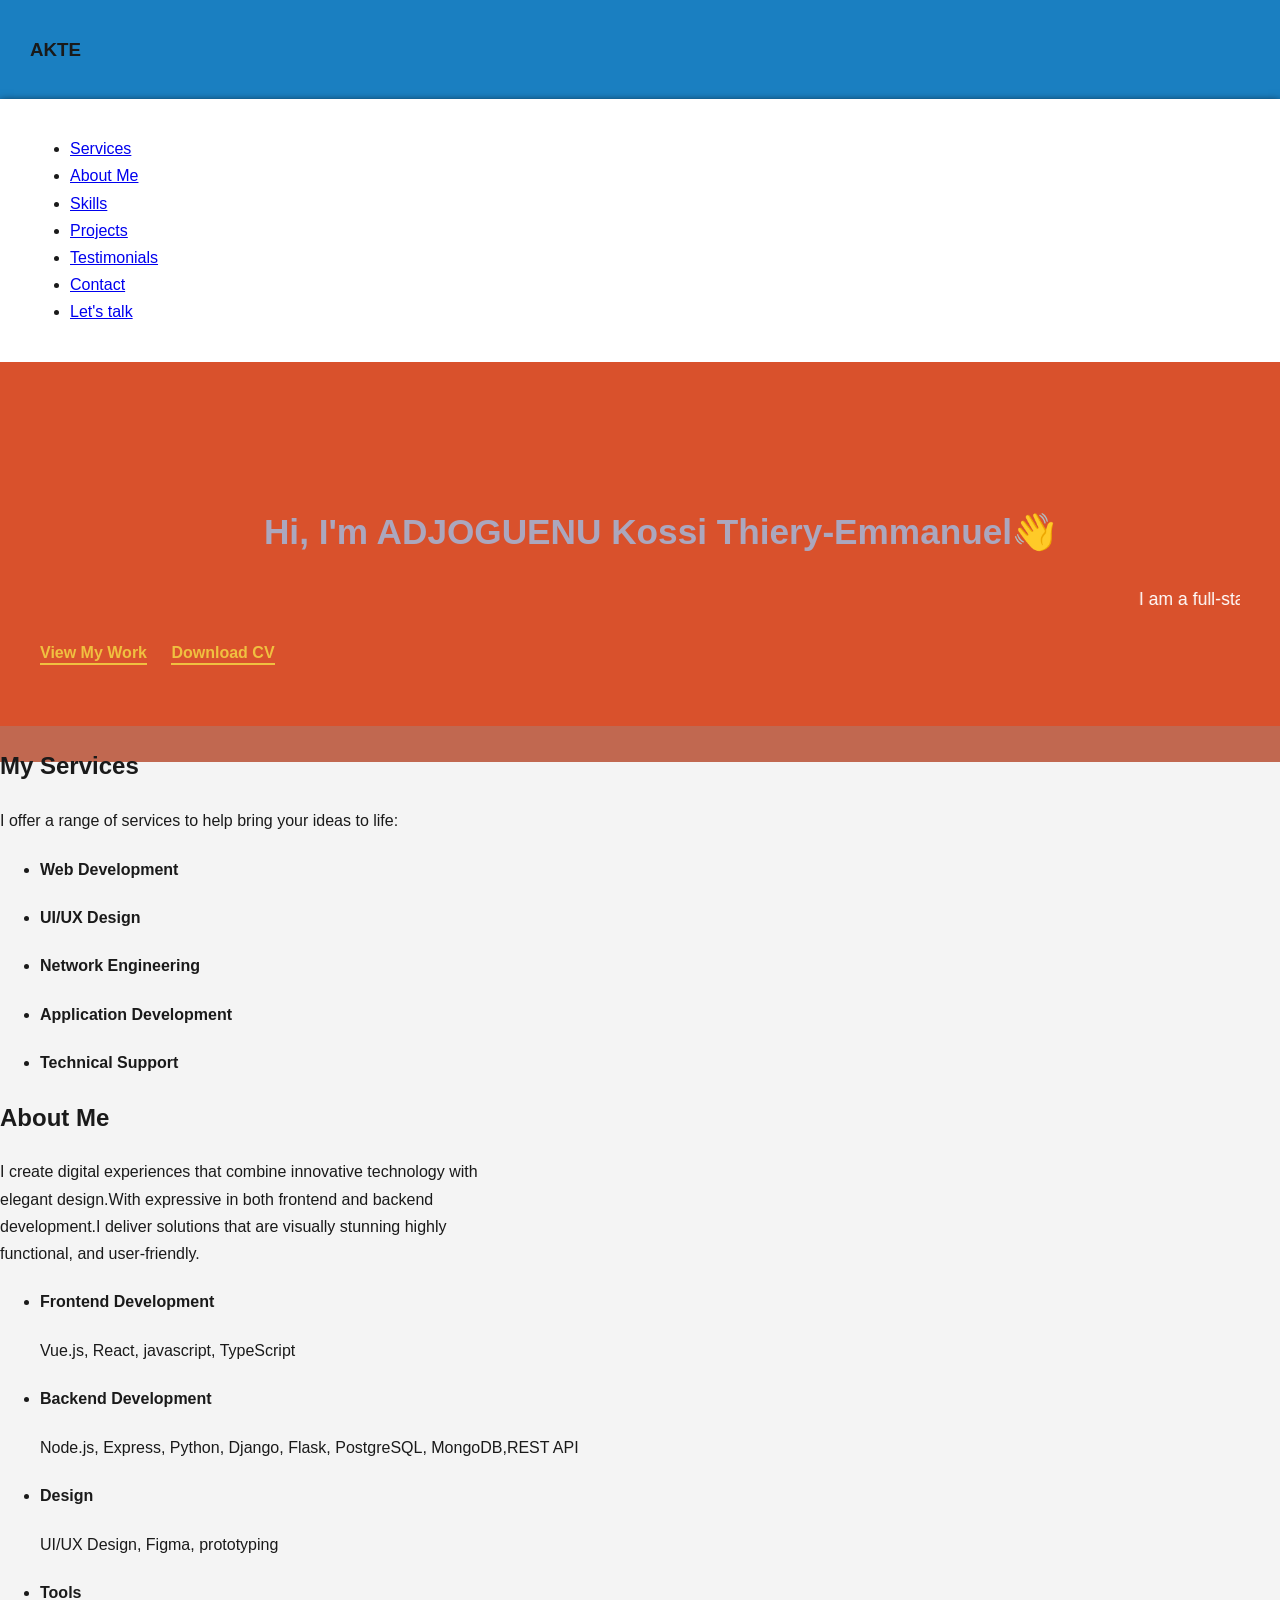
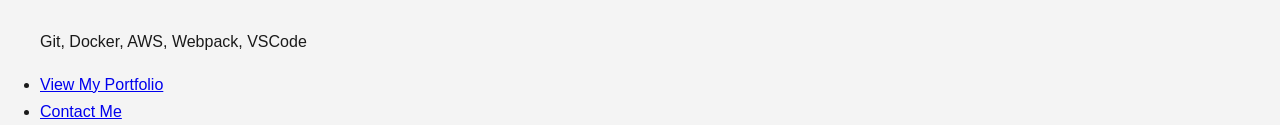
==== index.html @ 29932620 "mon portfolio" ====
<!DOCTYPE html>
<html lang="en">
<head>
    <meta charset="UTF-8">
    <meta name="viewport" content="width=device-width, initial-scale=1.0">
    <title>AKTE</title>
    <link rel="stylesheet" href="portfolio.css">
</head>
<body>
    <header>
        <h3>AKTE</h3>
    
    
    </header>
    <nav>
        <ul>
            <li><a href="#">Services</a></li>
            <li><a href="#">About Me</a></li>
            <li><a href="#">Skills</a></li>
            <li><a href="#">Projects</a></li>
            <li><a href="#">Testimonials</a></li>
            <li><a href="#">Contact</a></li>
            <li><a href="#">Let's talk</a></li>
        </ul>
    </nav>
    <main>
        <section class="hero">
            <h1>Hi, I'm ADJOGUENU Kossi Thiery-Emmanuel👋</h1>
            <marquee><p>I am a full-stack application and website developer and network engineer. I specialize in designing functional and beautiful websites.</p></marquee>
            <a href="#" class="btn">View My Work</a>
            <a href="#" class="btn secondary">Download CV</a>
        </section>

        <article>
            <h2>My Services</h2>
            <p>I offer a range of services to help bring your ideas to life:</p>
            <ul>
                <li><h4>Web Development</h4></li>
                <li><h4>UI/UX Design</h4></li>
                <li><h4>Network Engineering</h4></li>
                <li><h4>Application Development</h4></li>
                <li><h4>Technical Support</h4></li>
            </ul>

            <h2>About Me</h2>
            <p>I create digital experiences that combine innovative technology with <br>elegant design.With expressive in both frontend and backend <br>development.I deliver solutions that are visually stunning highly <br> functional, and user-friendly.</p>
            <ul>
                <li><h4>Frontend Development</h4>
                    <p>Vue.js, React, javascript, TypeScript</p>
                
                </li>
                <li><h4>Backend Development</h4>
                    <p>Node.js, Express, Python, Django, Flask, PostgreSQL, MongoDB,REST API</p>
                </li>
                <li><h4>Design</h4>
                    <p>UI/UX Design, Figma, prototyping</p>
                </li>
                <li><h4>Tools</h4>
                    <p>Git, Docker, AWS, Webpack, VSCode</p>
                </li>
                <li><a href="#">View My Portfolio</a></li>
                <li><a href="#">Contact Me</a></li>
            </ul>
        </article>
    </main>
</body>
</html>
---- portfolio.css ----
body{
    margin:0;
    padding:0;
    font-family:'segoe ui', sans-serif;
    background-color: #f4f4f4;
    color:#1a1a1a;
    line-height: 1.7;
    
}

header{
    background-color: #1a7fc1;
    padding:15px 30px;
    display: flex;
    align-items: center;
    
}
Nav{
    
    display: flex;
    flex-wrap: wrap;
    gap:12px;
    padding: 20px 30px;
    background-color: #ffffff;
    box-shadow: 0 2px 8px rgba(0, 0, 0, 0.8);

}
Nav a:hover{
    background-color: #1568a0;
    transform:translateY(-2px);
}
.hero{
    background-color: #d9512c;
    color: #ffffff;
    padding: 60px 40px;
}

.hero h1{
    font-size: 2.2rem;
    margin-bottom: 16px;
}

.hero p{
    font-size: 1.1rem;
    margin-bottom: 16px;
}
.hero a{
    text-decoration: none;
    color:#f0c040;
    font-weight: bold;
    margin-right: 20px;
    border-bottom: 2px solid #f0c040;
    padding-bottom: 2px;
}
main{
    width: 100%;
    height: 400px;
    background-color: #c16850;
}

main h1{
    width: 90%;
    height: 50px;
    color:rgb(171, 167, 190);
    padding: 0px;
    margin:80px;
    text-align: center;
}

main h1 p{
    color:blanchedalmond;
}
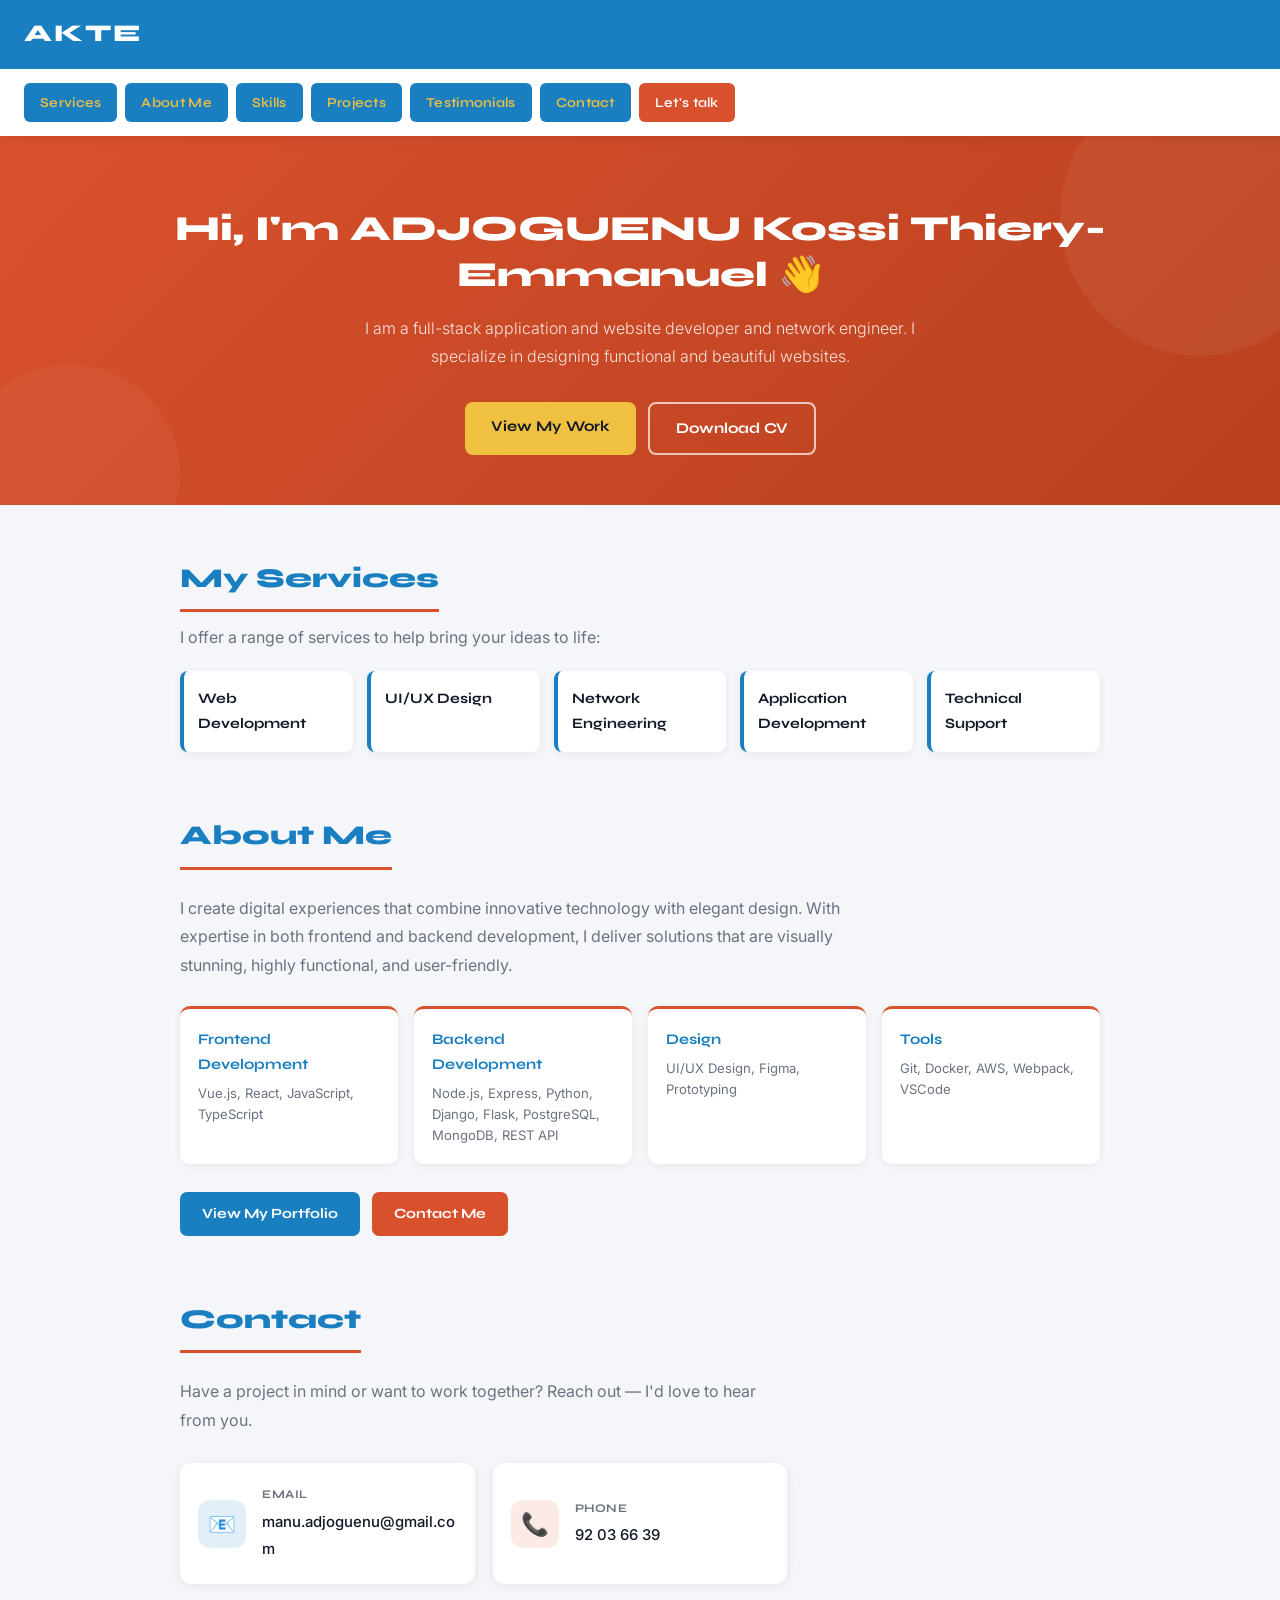
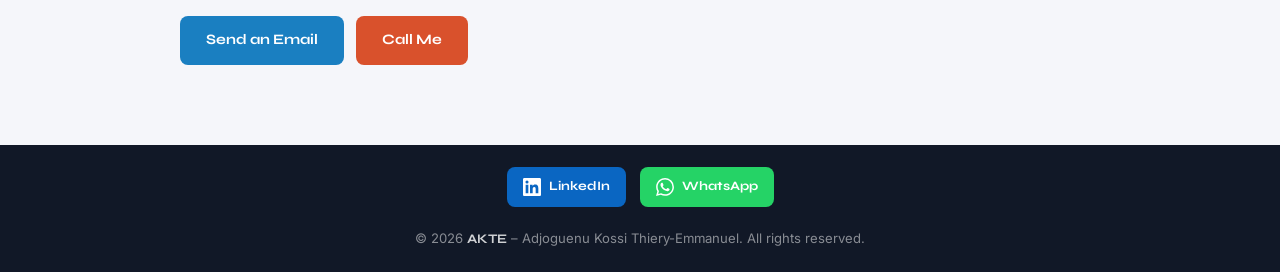
==== commit a7b8e022: "Rename portfolio2.html to index.html" ====
--- a/index.html
+++ b/index.html
@@ -3,65 +3,577 @@
 <head>
     <meta charset="UTF-8">
     <meta name="viewport" content="width=device-width, initial-scale=1.0">
-    <title>AKTE</title>
-    <link rel="stylesheet" href="portfolio.css">
+    <title>AKTE – Adjoguenu Kossi Thiery-Emmanuel</title>
+    <link href="https://fonts.googleapis.com/css2?family=Syne:wght@400;600;700;800&family=Inter:wght@300;400;500&display=swap" rel="stylesheet">
+    <style>
+        *, *::before, *::after { box-sizing: border-box; margin: 0; padding: 0; }
+
+        :root {
+            --blue: #1a7fc1;
+            --blue-dark: #1260a0;
+            --orange: #d9512c;
+            --orange-dark: #b8401f;
+            --yellow: #f0c040;
+            --white: #ffffff;
+            --light: #f5f6fa;
+            --dark: #111827;
+            --gray: #6b7280;
+        }
+
+        html { scroll-behavior: smooth; }
+
+        body {
+            font-family: 'Inter', sans-serif;
+            background-color: var(--light);
+            color: var(--dark);
+            line-height: 1.7;
+        }
+
+        /* HEADER */
+        header {
+            background-color: var(--blue);
+            padding: 14px 24px;
+            display: flex;
+            align-items: center;
+            justify-content: space-between;
+        }
+
+        header h3 {
+            font-family: 'Syne', sans-serif;
+            font-size: 1.5rem;
+            font-weight: 800;
+            color: var(--white);
+            letter-spacing: 2px;
+        }
+
+        /* HAMBURGER */
+        .hamburger {
+            display: none;
+            flex-direction: column;
+            gap: 5px;
+            background: none;
+            border: none;
+            cursor: pointer;
+            padding: 4px;
+        }
+
+        .hamburger span {
+            display: block;
+            width: 26px;
+            height: 2px;
+            background: var(--white);
+            border-radius: 2px;
+            transition: all 0.3s ease;
+        }
+
+        .hamburger.open span:nth-child(1) { transform: translateY(7px) rotate(45deg); }
+        .hamburger.open span:nth-child(2) { opacity: 0; }
+        .hamburger.open span:nth-child(3) { transform: translateY(-7px) rotate(-45deg); }
+
+        /* NAV */
+        nav {
+            background-color: var(--white);
+            padding: 14px 24px;
+            box-shadow: 0 2px 10px rgba(0,0,0,0.08);
+            position: sticky;
+            top: 0;
+            z-index: 100;
+        }
+
+        nav ul {
+            list-style: none;
+            display: flex;
+            flex-wrap: wrap;
+            gap: 8px;
+            align-items: center;
+        }
+
+        nav ul li a {
+            text-decoration: none;
+            background-color: var(--blue);
+            color: var(--yellow);
+            padding: 8px 16px;
+            border-radius: 6px;
+            font-family: 'Syne', sans-serif;
+            font-weight: 600;
+            font-size: 0.85rem;
+            letter-spacing: 0.3px;
+            display: inline-block;
+            transition: background-color 0.2s ease, transform 0.15s ease;
+        }
+
+        nav ul li a:hover { background-color: var(--blue-dark); transform: translateY(-2px); }
+
+        nav ul li:last-child a { background-color: var(--orange); color: var(--white); }
+        nav ul li:last-child a:hover { background-color: var(--orange-dark); }
+
+        /* MOBILE NAV */
+        @media (max-width: 640px) {
+            .hamburger { display: flex; }
+            nav { padding: 0; }
+
+            nav ul {
+                flex-direction: column;
+                align-items: stretch;
+                gap: 0;
+                max-height: 0;
+                overflow: hidden;
+                transition: max-height 0.35s ease, padding 0.3s ease;
+            }
+
+            nav ul.open {
+                max-height: 500px;
+                padding: 12px 16px 16px;
+                gap: 8px;
+            }
+
+            nav ul li a { display: block; text-align: center; padding: 10px 16px; }
+        }
+
+        /* HERO */
+        .hero {
+            background: linear-gradient(135deg, var(--orange) 0%, var(--orange-dark) 100%);
+            padding: 70px 24px 50px;
+            text-align: center;
+            position: relative;
+            overflow: hidden;
+        }
+
+        .hero::before {
+            content: '';
+            position: absolute;
+            top: -60px; right: -60px;
+            width: 280px; height: 280px;
+            background: rgba(255,255,255,0.05);
+            border-radius: 50%;
+        }
+
+        .hero::after {
+            content: '';
+            position: absolute;
+            bottom: -80px; left: -40px;
+            width: 220px; height: 220px;
+            background: rgba(255,255,255,0.04);
+            border-radius: 50%;
+        }
+
+        .hero h1 {
+            font-family: 'Syne', sans-serif;
+            font-size: clamp(1.4rem, 5vw, 2.2rem);
+            font-weight: 800;
+            color: var(--white);
+            margin-bottom: 18px;
+            line-height: 1.3;
+            position: relative;
+        }
+
+        .hero .tagline {
+            font-size: clamp(0.88rem, 2.5vw, 1rem);
+            color: rgba(255,255,255,0.85);
+            max-width: 620px;
+            margin: 0 auto 32px;
+            font-weight: 300;
+            position: relative;
+        }
+
+        .hero-btns {
+            display: flex;
+            gap: 12px;
+            justify-content: center;
+            flex-wrap: wrap;
+            position: relative;
+        }
+
+        .btn {
+            text-decoration: none;
+            padding: 12px 26px;
+            border-radius: 8px;
+            font-family: 'Syne', sans-serif;
+            font-weight: 700;
+            font-size: 0.93rem;
+            display: inline-block;
+            transition: transform 0.15s ease, box-shadow 0.15s ease;
+        }
+
+        .btn:hover { transform: translateY(-3px); box-shadow: 0 8px 20px rgba(0,0,0,0.2); }
+        .btn.primary { background-color: var(--yellow); color: var(--dark); }
+        .btn.secondary { background-color: transparent; color: var(--white); border: 2px solid rgba(255,255,255,0.7); }
+
+        /* MAIN */
+        main { max-width: 960px; margin: 0 auto; padding: 50px 20px 60px; }
+
+        .section-title {
+            font-family: 'Syne', sans-serif;
+            font-size: clamp(1.3rem, 4vw, 1.7rem);
+            font-weight: 800;
+            color: var(--blue);
+            margin-bottom: 12px;
+            padding-bottom: 8px;
+            border-bottom: 3px solid var(--orange);
+            display: inline-block;
+        }
+
+        /* SERVICES */
+        .services-section { margin-bottom: 60px; }
+        .services-section > p { color: var(--gray); margin-bottom: 20px; }
+
+        .services-grid {
+            display: grid;
+            grid-template-columns: repeat(auto-fill, minmax(150px, 1fr));
+            gap: 14px;
+            list-style: none;
+        }
+
+        .services-grid li {
+            background: var(--white);
+            border-left: 4px solid var(--blue);
+            border-radius: 8px;
+            padding: 16px 14px;
+            box-shadow: 0 2px 8px rgba(0,0,0,0.06);
+            transition: transform 0.15s ease;
+        }
+
+        .services-grid li:hover { transform: translateY(-4px); }
+
+        .services-grid li h4 {
+            font-family: 'Syne', sans-serif;
+            font-size: 0.9rem;
+            font-weight: 700;
+            color: var(--dark);
+        }
+
+        /* ABOUT */
+        .about-section { margin-bottom: 60px; }
+
+        .about-section > p {
+            color: var(--gray);
+            margin: 12px 0 26px;
+            max-width: 700px;
+            line-height: 1.8;
+        }
+
+        .skills-grid {
+            display: grid;
+            grid-template-columns: repeat(auto-fill, minmax(200px, 1fr));
+            gap: 16px;
+            list-style: none;
+            margin-bottom: 28px;
+        }
+
+        .skills-grid li {
+            background: var(--white);
+            border-radius: 10px;
+            padding: 18px;
+            box-shadow: 0 2px 8px rgba(0,0,0,0.06);
+            border-top: 3px solid var(--orange);
+        }
+
+        .skills-grid li h4 {
+            font-family: 'Syne', sans-serif;
+            font-size: 0.92rem;
+            font-weight: 700;
+            color: var(--blue);
+            margin-bottom: 6px;
+        }
+
+        .skills-grid li p { font-size: 0.82rem; color: var(--gray); line-height: 1.6; }
+
+        .about-links { display: flex; gap: 12px; flex-wrap: wrap; }
+
+        .about-links a {
+            text-decoration: none;
+            padding: 10px 22px;
+            border-radius: 7px;
+            font-family: 'Syne', sans-serif;
+            font-weight: 700;
+            font-size: 0.88rem;
+            transition: transform 0.15s ease;
+        }
+
+        .about-links a:hover { transform: translateY(-2px); }
+        .about-links a:first-child { background-color: var(--blue); color: var(--white); }
+        .about-links a:last-child { background-color: var(--orange); color: var(--white); }
+
+        /* CONTACT */
+        .contact-section { margin-bottom: 20px; }
+
+        .contact-section > p {
+            color: var(--gray);
+            margin: 12px 0 28px;
+            max-width: 600px;
+            line-height: 1.8;
+        }
+
+        .contact-cards {
+            display: grid;
+            grid-template-columns: repeat(auto-fill, minmax(240px, 1fr));
+            gap: 18px;
+            margin-bottom: 32px;
+        }
+
+        .contact-card {
+            background: var(--white);
+            border-radius: 12px;
+            padding: 22px 18px;
+            box-shadow: 0 2px 12px rgba(0,0,0,0.07);
+            display: flex;
+            align-items: center;
+            gap: 16px;
+            transition: transform 0.15s ease, box-shadow 0.15s ease;
+            text-decoration: none;
+            color: inherit;
+        }
+
+        .contact-card:hover {
+            transform: translateY(-4px);
+            box-shadow: 0 8px 24px rgba(0,0,0,0.12);
+        }
+
+        .contact-icon {
+            width: 48px;
+            height: 48px;
+            border-radius: 12px;
+            display: flex;
+            align-items: center;
+            justify-content: center;
+            flex-shrink: 0;
+            font-size: 1.4rem;
+        }
+
+        .contact-icon.email { background: rgba(26,127,193,0.12); }
+        .contact-icon.phone { background: rgba(217,81,44,0.12); }
+
+        .contact-card-info span {
+            display: block;
+            font-size: 0.73rem;
+            font-family: 'Syne', sans-serif;
+            font-weight: 700;
+            color: var(--gray);
+            text-transform: uppercase;
+            letter-spacing: 0.6px;
+            margin-bottom: 3px;
+        }
+
+        .contact-card-info strong {
+            font-size: 0.93rem;
+            color: var(--dark);
+            font-weight: 500;
+            word-break: break-all;
+        }
+
+        .contact-cta { display: flex; gap: 12px; flex-wrap: wrap; }
+
+        .contact-cta a {
+            text-decoration: none;
+            padding: 12px 26px;
+            border-radius: 8px;
+            font-family: 'Syne', sans-serif;
+            font-weight: 700;
+            font-size: 0.9rem;
+            transition: transform 0.15s ease, box-shadow 0.15s ease;
+        }
+
+        .contact-cta a:hover { transform: translateY(-2px); box-shadow: 0 6px 16px rgba(0,0,0,0.15); }
+        .contact-cta a.cta-email { background-color: var(--blue); color: var(--white); }
+        .contact-cta a.cta-phone { background-color: var(--orange); color: var(--white); }
+
+        /* FOOTER */
+        footer {
+            background-color: var(--dark);
+            color: rgba(255,255,255,0.5);
+            text-align: center;
+            padding: 22px 20px;
+            font-size: 0.82rem;
+        }
+
+        footer strong { color: rgba(255,255,255,0.8); font-family: 'Syne', sans-serif; }
+
+        .footer-socials {
+            display: flex;
+            justify-content: center;
+            gap: 14px;
+            margin-bottom: 20px;
+            flex-wrap: wrap;
+        }
+
+        .social-link {
+            display: flex;
+            align-items: center;
+            gap: 8px;
+            text-decoration: none;
+            padding: 9px 16px;
+            border-radius: 8px;
+            font-family: 'Syne', sans-serif;
+            font-weight: 700;
+            font-size: 0.8rem;
+            transition: transform 0.15s ease, opacity 0.15s ease;
+            color: var(--white);
+        }
+
+        .social-link:hover { transform: translateY(-3px); opacity: 0.85; }
+
+        .social-link svg {
+            width: 18px;
+            height: 18px;
+            fill: currentColor;
+            flex-shrink: 0;
+        }
+
+        .social-link.linkedin { background-color: #0A66C2; }
+        .social-link.whatsapp { background-color: #25D366; }
+
+        
+
+        /* RESPONSIVE */
+        @media (max-width: 480px) {
+            .hero { padding: 50px 18px 40px; }
+            main { padding: 36px 16px 48px; }
+            .services-grid { grid-template-columns: 1fr 1fr; }
+            .skills-grid { grid-template-columns: 1fr; }
+            .contact-cards { grid-template-columns: 1fr; }
+            .btn { width: 100%; text-align: center; }
+            .hero-btns { flex-direction: column; }
+            .contact-cta { flex-direction: column; }
+            .contact-cta a { text-align: center; }
+        }
+    </style>
 </head>
 <body>
+
     <header>
         <h3>AKTE</h3>
-    
-    
+        <button class="hamburger" id="menuBtn" aria-label="Toggle navigation">
+            <span></span><span></span><span></span>
+        </button>
     </header>
-    <nav>
-        <ul>
-            <li><a href="#">Services</a></li>
-            <li><a href="#">About Me</a></li>
-            <li><a href="#">Skills</a></li>
-            <li><a href="#">Projects</a></li>
-            <li><a href="#">Testimonials</a></li>
-            <li><a href="#">Contact</a></li>
-            <li><a href="#">Let's talk</a></li>
+
+    <nav id="mainNav">
+        <ul id="navList">
+            <li><a href="#services">Services</a></li>
+            <li><a href="#about">About Me</a></li>
+            <li><a href="#about">Skills</a></li>
+            <li><a href="#contact">Projects</a></li>
+            <li><a href="#contact">Testimonials</a></li>
+            <li><a href="#contact">Contact</a></li>
+            <li><a href="mailto:manu.adjoguenu@gmail.com">Let's talk</a></li>
         </ul>
     </nav>
+
+    <section class="hero">
+        <h1>Hi, I'm ADJOGUENU Kossi Thiery-Emmanuel 👋</h1>
+        <p class="tagline">I am a full-stack application and website developer and network engineer. I specialize in designing functional and beautiful websites.</p>
+        <div class="hero-btns">
+            <a href="#about" class="btn primary">View My Work</a>
+            <a href="CV_DEVELOPPEURWEB_EMMANUELADJOGUENU.pdf" download="CV_EMMANUEL_ADJOGUENU.pdf" class="btn secondary">Download CV</a>
+        </div>
+    </section>
+
     <main>
-        <section class="hero">
-            <h1>Hi, I'm ADJOGUENU Kossi Thiery-Emmanuel👋</h1>
-            <marquee><p>I am a full-stack application and website developer and network engineer. I specialize in designing functional and beautiful websites.</p></marquee>
-            <a href="#" class="btn">View My Work</a>
-            <a href="#" class="btn secondary">Download CV</a>
-        </section>
-
-        <article>
-            <h2>My Services</h2>
+
+        <article class="services-section" id="services">
+            <h2 class="section-title">My Services</h2>
             <p>I offer a range of services to help bring your ideas to life:</p>
-            <ul>
+            <ul class="services-grid">
                 <li><h4>Web Development</h4></li>
                 <li><h4>UI/UX Design</h4></li>
                 <li><h4>Network Engineering</h4></li>
                 <li><h4>Application Development</h4></li>
                 <li><h4>Technical Support</h4></li>
             </ul>
-
-            <h2>About Me</h2>
-            <p>I create digital experiences that combine innovative technology with <br>elegant design.With expressive in both frontend and backend <br>development.I deliver solutions that are visually stunning highly <br> functional, and user-friendly.</p>
-            <ul>
-                <li><h4>Frontend Development</h4>
-                    <p>Vue.js, React, javascript, TypeScript</p>
-                
+        </article>
+
+        <article class="about-section" id="about">
+            <h2 class="section-title">About Me</h2>
+            <p>I create digital experiences that combine innovative technology with elegant design. With expertise in both frontend and backend development, I deliver solutions that are visually stunning, highly functional, and user-friendly.</p>
+            <ul class="skills-grid">
+                <li>
+                    <h4>Frontend Development</h4>
+                    <p>Vue.js, React, JavaScript, TypeScript</p>
                 </li>
-                <li><h4>Backend Development</h4>
-                    <p>Node.js, Express, Python, Django, Flask, PostgreSQL, MongoDB,REST API</p>
+                <li>
+                    <h4>Backend Development</h4>
+                    <p>Node.js, Express, Python, Django, Flask, PostgreSQL, MongoDB, REST API</p>
                 </li>
-                <li><h4>Design</h4>
-                    <p>UI/UX Design, Figma, prototyping</p>
+                <li>
+                    <h4>Design</h4>
+                    <p>UI/UX Design, Figma, Prototyping</p>
                 </li>
-                <li><h4>Tools</h4>
+                <li>
+                    <h4>Tools</h4>
                     <p>Git, Docker, AWS, Webpack, VSCode</p>
                 </li>
-                <li><a href="#">View My Portfolio</a></li>
-                <li><a href="#">Contact Me</a></li>
             </ul>
+            <div class="about-links">
+                <a href="#">View My Portfolio</a>
+                <a href="#contact">Contact Me</a>
+            </div>
         </article>
+
+        <article class="contact-section" id="contact">
+            <h2 class="section-title">Contact</h2>
+            <p>Have a project in mind or want to work together? Reach out — I'd love to hear from you.</p>
+
+            <div class="contact-cards">
+                <a class="contact-card" href="mailto:manu.adjoguenu@gmail.com">
+                    <div class="contact-icon email">📧</div>
+                    <div class="contact-card-info">
+                        <span>Email</span>
+                        <strong>manu.adjoguenu@gmail.com</strong>
+                    </div>
+                </a>
+                <a class="contact-card" href="tel:+22892036639">
+                    <div class="contact-icon phone">📞</div>
+                    <div class="contact-card-info">
+                        <span>Phone</span>
+                        <strong>92 03 66 39</strong>
+                    </div>
+                </a>
+            </div>
+
+            <div class="contact-cta">
+                <a class="cta-email" href="mailto:manu.adjoguenu@gmail.com">Send an Email</a>
+                <a class="cta-phone" href="tel:+22892036639">Call Me</a>
+                
+            </div>
+        </article>
+
     </main>
+
+    <footer>
+        <div class="footer-socials">
+            <a class="social-link linkedin" href="https://linkedin.com/in/emmanuel-adjoguenu" target="_blank" rel="noopener">
+                <svg viewBox="0 0 24 24" xmlns="http://www.w3.org/2000/svg"><path d="M20.447 20.452h-3.554v-5.569c0-1.328-.027-3.037-1.852-3.037-1.853 0-2.136 1.445-2.136 2.939v5.667H9.351V9h3.414v1.561h.046c.477-.9 1.637-1.85 3.37-1.85 3.601 0 4.267 2.37 4.267 5.455v6.286zM5.337 7.433a2.062 2.062 0 0 1-2.063-2.065 2.064 2.064 0 1 1 2.063 2.065zm1.782 13.019H3.555V9h3.564v11.452zM22.225 0H1.771C.792 0 0 .774 0 1.729v20.542C0 23.227.792 24 1.771 24h20.451C23.2 24 24 23.227 24 22.271V1.729C24 .774 23.2 0 22.222 0h.003z"/></svg>
+                LinkedIn
+            </a>
+            
+            <a class="social-link whatsapp" href="https://wa.me/22892036639" target="_blank" rel="noopener">
+                <svg viewBox="0 0 24 24" xmlns="http://www.w3.org/2000/svg"><path d="M17.472 14.382c-.297-.149-1.758-.867-2.03-.967-.273-.099-.471-.148-.67.15-.197.297-.767.966-.94 1.164-.173.199-.347.223-.644.075-.297-.15-1.255-.463-2.39-1.475-.883-.788-1.48-1.761-1.653-2.059-.173-.297-.018-.458.13-.606.134-.133.298-.347.446-.52.149-.174.198-.298.298-.497.099-.198.05-.371-.025-.52-.075-.149-.669-1.612-.916-2.207-.242-.579-.487-.5-.669-.51-.173-.008-.371-.01-.57-.01-.198 0-.52.074-.792.372-.272.297-1.04 1.016-1.04 2.479 0 1.462 1.065 2.875 1.213 3.074.149.198 2.096 3.2 5.077 4.487.709.306 1.262.489 1.694.625.712.227 1.36.195 1.871.118.571-.085 1.758-.719 2.006-1.413.248-.694.248-1.289.173-1.413-.074-.124-.272-.198-.57-.347m-5.421 7.403h-.004a9.87 9.87 0 0 1-5.031-1.378l-.361-.214-3.741.982.998-3.648-.235-.374a9.86 9.86 0 0 1-1.51-5.26c.001-5.45 4.436-9.884 9.888-9.884 2.64 0 5.122 1.03 6.988 2.898a9.825 9.825 0 0 1 2.893 6.994c-.003 5.45-4.437 9.884-9.885 9.884m8.413-18.297A11.815 11.815 0 0 0 12.05 0C5.495 0 .16 5.335.157 11.892c0 2.096.547 4.142 1.588 5.945L.057 24l6.305-1.654a11.882 11.882 0 0 0 5.683 1.448h.005c6.554 0 11.89-5.335 11.893-11.893a11.821 11.821 0 0 0-3.48-8.413z"/></svg>
+                WhatsApp
+            </a>
+            
+        </div>
+
+        <div class="footer-divider">
+        <p>© 2026 <strong>AKTE</strong> – Adjoguenu Kossi Thiery-Emmanuel. All rights reserved.</p>
+        </div>
+    </footer>
+
+    <script>
+        const btn = document.getElementById('menuBtn');
+        const list = document.getElementById('navList');
+
+        btn.addEventListener('click', () => {
+            btn.classList.toggle('open');
+            list.classList.toggle('open');
+        });
+
+        list.querySelectorAll('a').forEach(link => {
+            link.addEventListener('click', () => {
+                btn.classList.remove('open');
+                list.classList.remove('open');
+            });
+        });
+    </script>
+
 </body>
 </html>
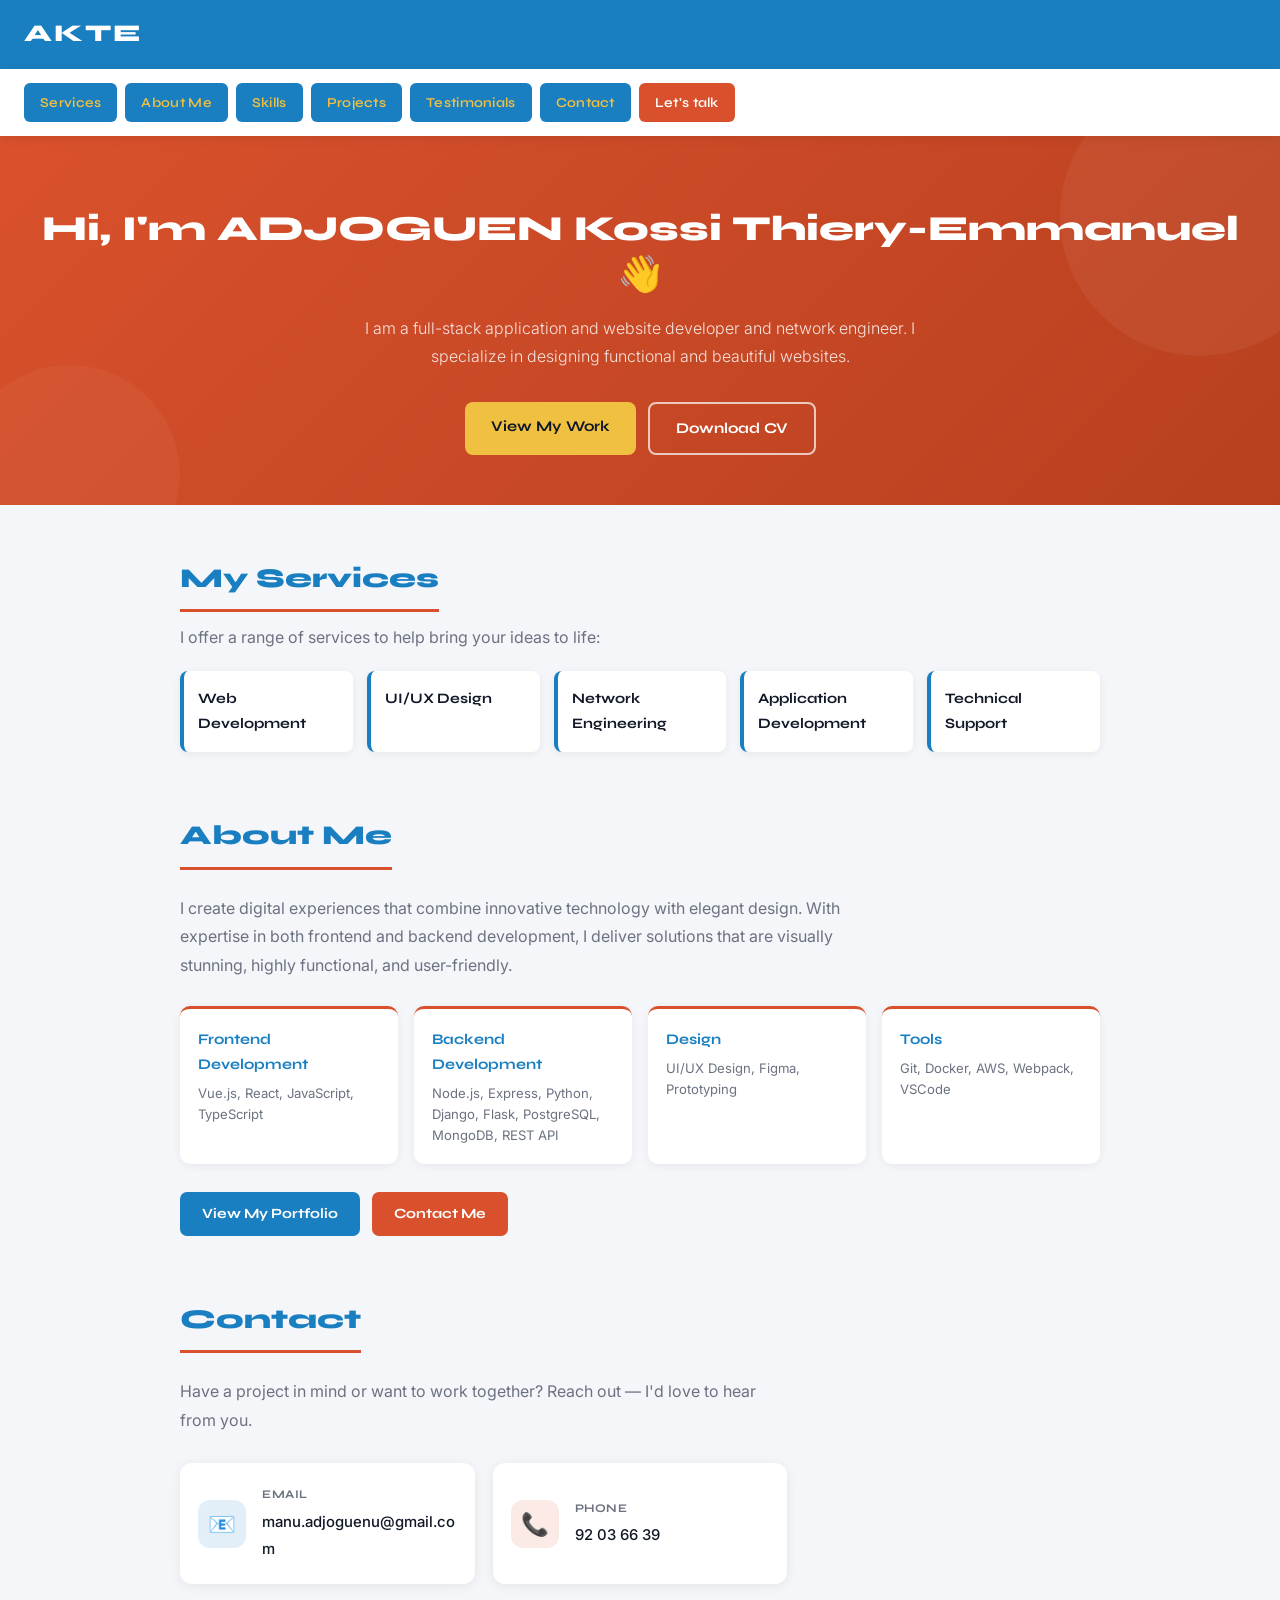
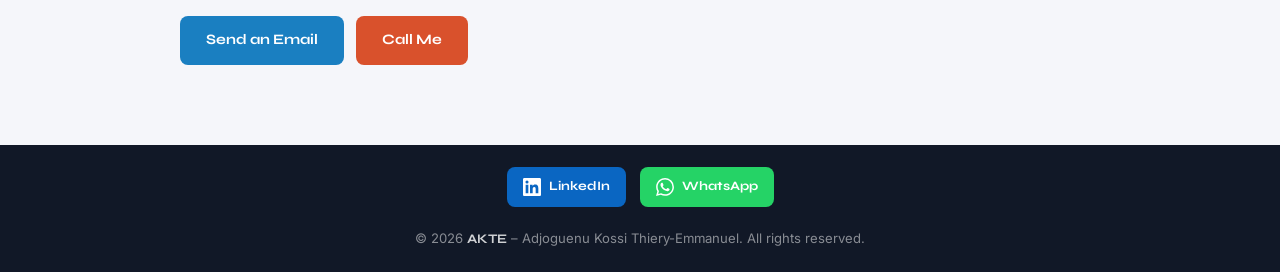
==== commit d38bb587: "Correct spelling of 'Adjoguenu' in index.html" ====
--- a/index.html
+++ b/index.html
@@ -460,7 +460,7 @@
     </nav>
 
     <section class="hero">
-        <h1>Hi, I'm ADJOGUENU Kossi Thiery-Emmanuel 👋</h1>
+        <h1>Hi, I'm ADJOGUEN Kossi Thiery-Emmanuel 👋</h1>
         <p class="tagline">I am a full-stack application and website developer and network engineer. I specialize in designing functional and beautiful websites.</p>
         <div class="hero-btns">
             <a href="#about" class="btn primary">View My Work</a>
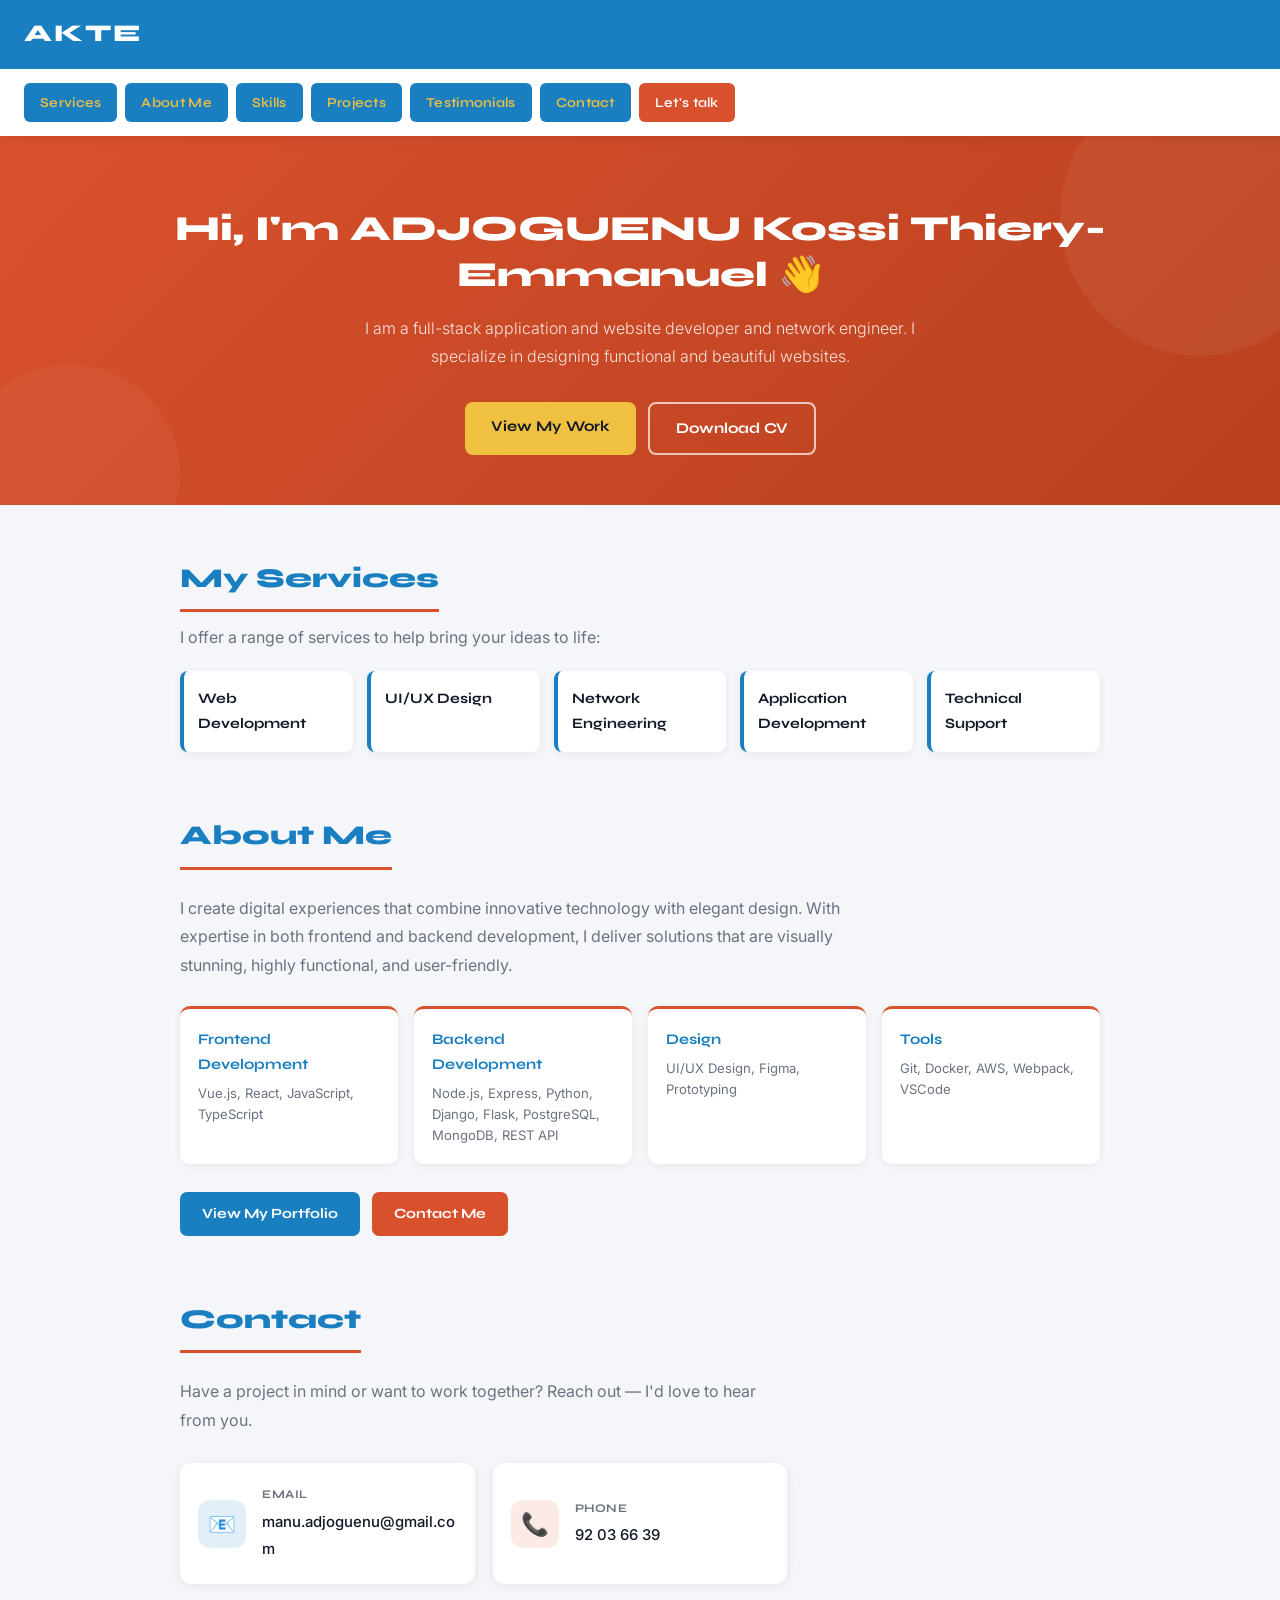
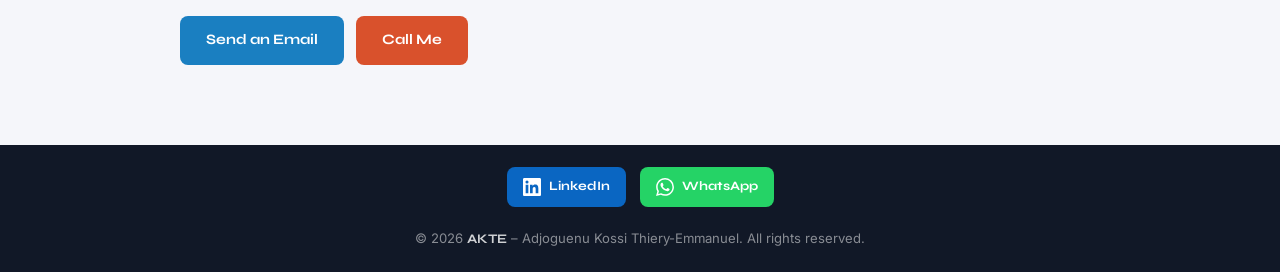
==== commit 9714d244: "Correct name spelling in hero section" ====
--- a/index.html
+++ b/index.html
@@ -460,7 +460,7 @@
     </nav>
 
     <section class="hero">
-        <h1>Hi, I'm ADJOGUEN Kossi Thiery-Emmanuel 👋</h1>
+        <h1>Hi, I'm ADJOGUENU Kossi Thiery-Emmanuel 👋</h1>
         <p class="tagline">I am a full-stack application and website developer and network engineer. I specialize in designing functional and beautiful websites.</p>
         <div class="hero-btns">
             <a href="#about" class="btn primary">View My Work</a>
